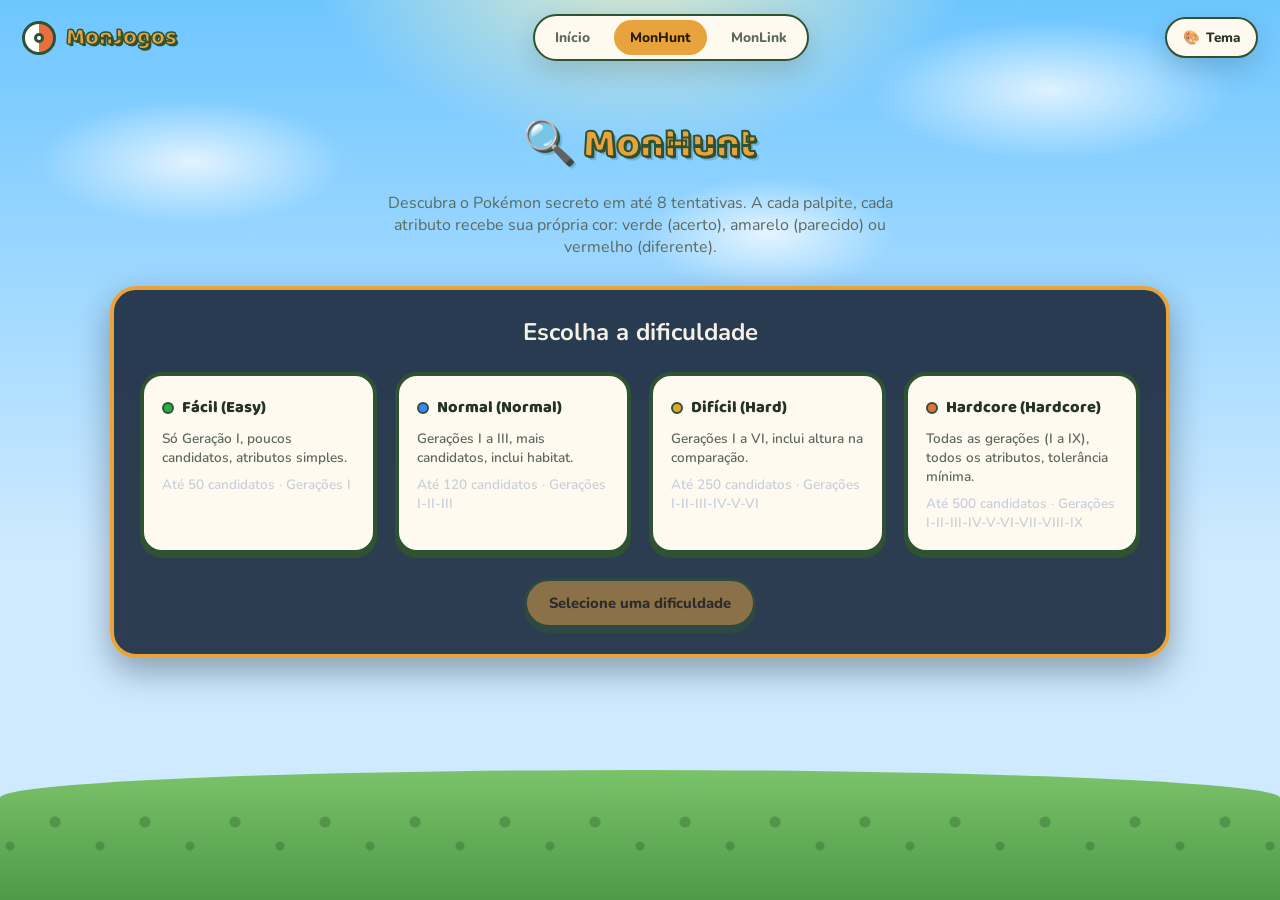
==== monhunt.html @ 260c5223 "Melhoria das Estilizações" ====
<!DOCTYPE html>
<html lang="pt-BR">
<head>
<meta charset="UTF-8" />
<meta name="viewport" content="width=device-width, initial-scale=1.0" />
<title>MonHunt — MonJogos</title>
<meta name="description" content="Adivinhe o Pokémon secreto em até 8 tentativas." />
<script>
  (function () {
    try {
      var t = localStorage.getItem("pokegames.theme");
      if (!t && window.matchMedia && matchMedia("(prefers-color-scheme: dark)").matches) t = "dark";
      document.documentElement.setAttribute("data-theme", t || "light");
    } catch (e) { /* ignore */ }
  })();
</script>
<link rel="preconnect" href="https://fonts.googleapis.com" />
<link rel="preconnect" href="https://fonts.gstatic.com" crossorigin />
<link rel="stylesheet" href="https://fonts.googleapis.com/css2?family=Baloo+2:wght@500;700;800&family=Nunito:wght@400;600;700;800&display=swap" />
<!-- CSS-in-JS: ver comentário em index.html -->
<script src="theme-tokens.js"></script>
<script src="css-engine.js"></script>
<script>
  PokeStyles.setTheme(document.documentElement.getAttribute("data-theme") || "light");
</script>
<script src="theme.js" defer></script>
<script src="sound.js" defer></script>
<script src="pokeapi.js" defer></script>
</head>
<body>

<header class="site-header">
  <a class="brand" href="index.html">
    <span class="brand-badge" aria-hidden="true"></span>
    MonJogos
  </a>
  <nav class="nav-links" aria-label="Navegação principal">
    <a href="index.html">Início</a>
    <a href="monhunt.html" class="active">MonHunt</a>
    <a href="monlink.html">MonLink</a>
  </nav>
  <div class="header-actions" id="header-actions"></div>
</header>

<main class="container">
  <h1 class="center" style="margin-top:36px;">🔍 MonHunt</h1>
  <p class="center text-muted" style="max-width:560px;margin:0 auto 28px;">
    Descubra o Pokémon secreto em até 8 tentativas. A cada palpite, cada
    atributo recebe sua própria cor: verde (acerto), amarelo (parecido) ou
    vermelho (diferente).
  </p>

  <!-- ---------- TELA DE SELEÇÃO DE DIFICULDADE ---------- -->
  <section id="screen-difficulty" class="game-panel">
    <h2 class="center" style="margin-top:0;">Escolha a dificuldade</h2>
    <div class="difficulty-grid" id="difficulty-grid" role="radiogroup" aria-label="Dificuldade"></div>
    <div class="center mt-16">
      <button class="btn" id="btn-start-monhunt" disabled>Selecione uma dificuldade</button>
    </div>
  </section>

  <!-- ---------- CARREGANDO ---------- -->
  <section id="screen-loading" class="game-panel" style="display:none;">
    <div class="loading-state">
      <div class="spinner" aria-hidden="true"></div>
      <p>Sorteando o Pokémon secreto e preparando a lista de candidatos…</p>
    </div>
  </section>

  <!-- ---------- TELA DE JOGO ---------- -->
  <section id="screen-game" class="game-panel" style="display:none;">
    <div class="game-topbar">
      <div style="display:flex; gap:8px; flex-wrap:wrap;">
        <span class="pill" id="pill-difficulty">Dificuldade</span>
        <span class="pill" id="pill-pool">Candidatos</span>
      </div>
      <div class="attempts-remaining" id="attempts-remaining" aria-label="Tentativas restantes"></div>
    </div>

    <form class="guess-form" id="guess-form" autocomplete="off">
      <div class="guess-input-wrap">
        <label for="guess-input" class="visually-hidden">Nome do Pokémon</label>
        <input type="text" id="guess-input" class="guess-input" placeholder="Digite o nome de um Pokémon…" />
        <div class="autocomplete" id="autocomplete" style="display:none;" role="listbox"></div>
      </div>
      <button type="submit" class="btn">Chutar</button>
      <button type="button" class="btn secondary" id="btn-open-list">Ver lista</button>
    </form>

    <div class="attempts-header" id="attempts-header"></div>
    <div class="attempts-table" id="attempts-table"></div>
  </section>

  <div class="center mt-24">
    <button class="btn ghost" id="btn-change-difficulty" style="display:none;">← Trocar dificuldade</button>
  </div>
</main>

<!-- ---------- MODAL: lista visual de candidatos ---------- -->
<div class="modal-backdrop" id="modal-list" style="display:none;">
  <div class="modal" role="dialog" aria-modal="true" aria-labelledby="modal-list-title">
    <div class="modal-header">
      <h2 id="modal-list-title">Pokémon disponíveis</h2>
      <button class="modal-close" id="modal-list-close" aria-label="Fechar">✕</button>
    </div>
    <input type="text" id="modal-list-filter" class="guess-input" placeholder="Filtrar por nome…" style="margin-bottom:12px;" />
    <div class="pokemon-grid" id="pokemon-grid"></div>
  </div>
</div>

<!-- ---------- MODAL: fim de jogo ---------- -->
<div class="modal-backdrop" id="modal-end" style="display:none;">
  <div class="modal end-screen" role="dialog" aria-modal="true" aria-labelledby="modal-end-title">
    <div class="result-emoji" id="end-emoji">🎉</div>
    <h2 id="modal-end-title">Você acertou!</h2>
    <p id="end-subtitle" class="text-muted"></p>
    <div class="secret-reveal" id="secret-reveal"></div>
    <div class="actions">
      <button class="btn" id="btn-play-again">Jogar novamente</button>
      <button class="btn secondary" id="btn-end-change-difficulty">Trocar dificuldade</button>
    </div>
  </div>
</div>

<div class="toast-region" id="toast-region" aria-live="polite"></div>

<script src="monhunt.js" defer></script>
</body>
</html>
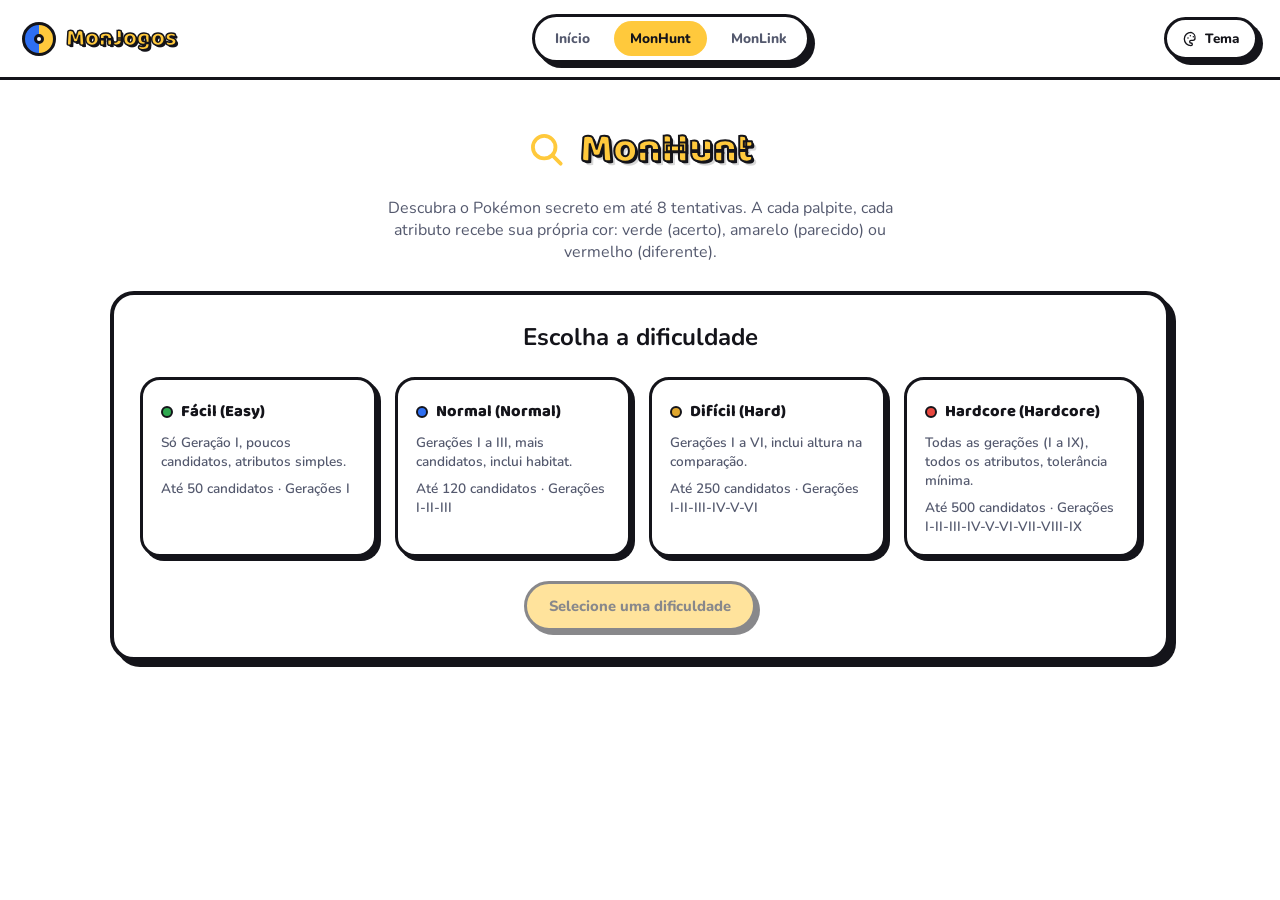
==== commit d6533bc4: "Estilização Melhorada" ====
--- a/monhunt.html
+++ b/monhunt.html
@@ -43,7 +43,7 @@
 </header>
 
 <main class="container">
-  <h1 class="center" style="margin-top:36px;">🔍 MonHunt</h1>
+  <h1 class="center" style="margin-top:36px;"><span class="title-icon" aria-hidden="true"><svg viewBox="0 0 24 24" fill="none" stroke="currentColor" stroke-width="2.2" stroke-linecap="round" stroke-linejoin="round"><circle cx="10.5" cy="10.5" r="6.5"/><line x1="20" y1="20" x2="15.3" y2="15.3"/></svg></span> MonHunt</h1>
   <p class="center text-muted" style="max-width:560px;margin:0 auto 28px;">
     Descubra o Pokémon secreto em até 8 tentativas. A cada palpite, cada
     atributo recebe sua própria cor: verde (acerto), amarelo (parecido) ou
@@ -111,7 +111,7 @@
 <!-- ---------- MODAL: fim de jogo ---------- -->
 <div class="modal-backdrop" id="modal-end" style="display:none;">
   <div class="modal end-screen" role="dialog" aria-modal="true" aria-labelledby="modal-end-title">
-    <div class="result-emoji" id="end-emoji">🎉</div>
+    <div class="result-icon" id="end-emoji"></div>
     <h2 id="modal-end-title">Você acertou!</h2>
     <p id="end-subtitle" class="text-muted"></p>
     <div class="secret-reveal" id="secret-reveal"></div>
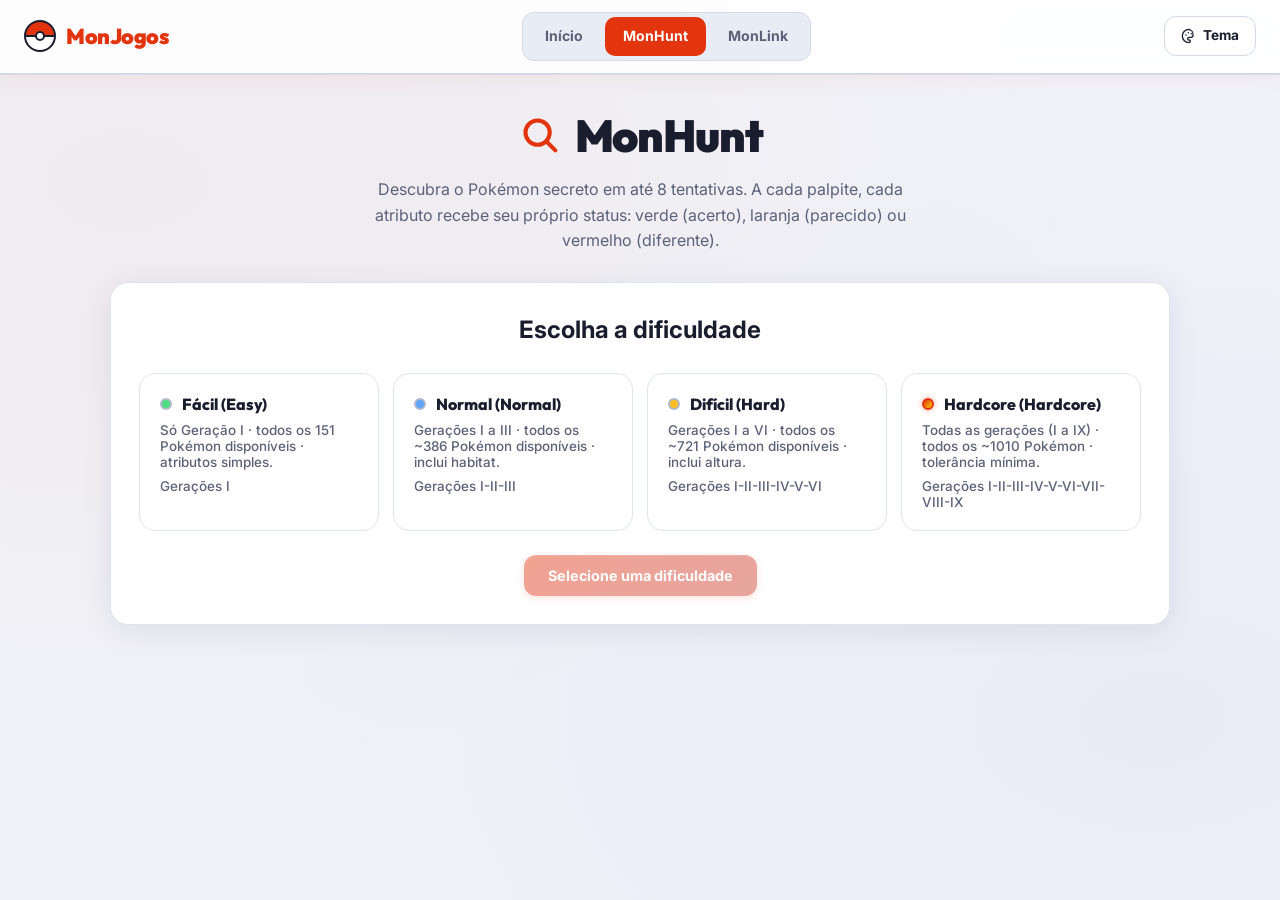
==== commit 58d7172a: "Melhoria no Visual e Remoção de Bugs" ====
--- a/monhunt.html
+++ b/monhunt.html
@@ -1,129 +1,144 @@
 <!DOCTYPE html>
 <html lang="pt-BR">
+
 <head>
-<meta charset="UTF-8" />
-<meta name="viewport" content="width=device-width, initial-scale=1.0" />
-<title>MonHunt — MonJogos</title>
-<meta name="description" content="Adivinhe o Pokémon secreto em até 8 tentativas." />
-<script>
-  (function () {
-    try {
-      var t = localStorage.getItem("pokegames.theme");
-      if (!t && window.matchMedia && matchMedia("(prefers-color-scheme: dark)").matches) t = "dark";
-      document.documentElement.setAttribute("data-theme", t || "light");
-    } catch (e) { /* ignore */ }
-  })();
-</script>
-<link rel="preconnect" href="https://fonts.googleapis.com" />
-<link rel="preconnect" href="https://fonts.gstatic.com" crossorigin />
-<link rel="stylesheet" href="https://fonts.googleapis.com/css2?family=Baloo+2:wght@500;700;800&family=Nunito:wght@400;600;700;800&display=swap" />
-<!-- CSS-in-JS: ver comentário em index.html -->
-<script src="theme-tokens.js"></script>
-<script src="css-engine.js"></script>
-<script>
-  PokeStyles.setTheme(document.documentElement.getAttribute("data-theme") || "light");
-</script>
-<script src="theme.js" defer></script>
-<script src="sound.js" defer></script>
-<script src="pokeapi.js" defer></script>
+  <meta charset="UTF-8" />
+  <meta name="viewport" content="width=device-width, initial-scale=1.0" />
+  <title>MonHunt — MonJogos</title>
+  <meta name="description" content="Adivinhe o Pokémon secreto em até 8 tentativas." />
+  <script>
+    (function () {
+      try {
+        var t = localStorage.getItem("pokegames.theme");
+        if (!t && window.matchMedia && matchMedia("(prefers-color-scheme: dark)").matches) t = "dark";
+        document.documentElement.setAttribute("data-theme", t || "light");
+      } catch (e) { /* ignore */ }
+    })();
+  </script>
+  <link rel="preconnect" href="https://fonts.googleapis.com" />
+  <link rel="preconnect" href="https://fonts.gstatic.com" crossorigin />
+  <link rel="stylesheet"
+    href="https://fonts.googleapis.com/css2?family=Outfit:wght@400;600;700;800;900&family=Inter:wght@400;500;600;700;800&display=swap" />
+  <!-- CSS-in-JS: ver comentário em index.html -->
+  <script src="theme-tokens.js"></script>
+  <script src="css-engine.js"></script>
+  <script>
+    PokeStyles.setTheme(document.documentElement.getAttribute("data-theme") || "light");
+  </script>
+  <script src="theme.js" defer></script>
+  <script src="sound.js" defer></script>
+  <script src="pokeapi.js" defer></script>
 </head>
+
 <body>
 
-<header class="site-header">
-  <a class="brand" href="index.html">
-    <span class="brand-badge" aria-hidden="true"></span>
-    MonJogos
-  </a>
-  <nav class="nav-links" aria-label="Navegação principal">
-    <a href="index.html">Início</a>
-    <a href="monhunt.html" class="active">MonHunt</a>
-    <a href="monlink.html">MonLink</a>
-  </nav>
-  <div class="header-actions" id="header-actions"></div>
-</header>
+  <header class="site-header">
+    <a class="brand" href="index.html">
+      <span class="brand-badge" aria-hidden="true"></span>
+      MonJogos
+    </a>
+    <nav class="nav-links" aria-label="Navegação principal">
+      <a href="index.html">Início</a>
+      <a href="monhunt.html" class="active">MonHunt</a>
+      <a href="monlink.html">MonLink</a>
+    </nav>
+    <div class="header-actions" id="header-actions"></div>
+  </header>
 
-<main class="container">
-  <h1 class="center" style="margin-top:36px;"><span class="title-icon" aria-hidden="true"><svg viewBox="0 0 24 24" fill="none" stroke="currentColor" stroke-width="2.2" stroke-linecap="round" stroke-linejoin="round"><circle cx="10.5" cy="10.5" r="6.5"/><line x1="20" y1="20" x2="15.3" y2="15.3"/></svg></span> MonHunt</h1>
-  <p class="center text-muted" style="max-width:560px;margin:0 auto 28px;">
-    Descubra o Pokémon secreto em até 8 tentativas. A cada palpite, cada
-    atributo recebe sua própria cor: verde (acerto), amarelo (parecido) ou
-    vermelho (diferente).
-  </p>
+  <main class="container">
+    <h1 class="center" style="margin-top:36px;"><span class="title-icon" aria-hidden="true"><svg viewBox="0 0 24 24"
+          fill="none" stroke="currentColor" stroke-width="2.2" stroke-linecap="round" stroke-linejoin="round">
+          <circle cx="10.5" cy="10.5" r="6.5" />
+          <line x1="20" y1="20" x2="15.3" y2="15.3" />
+        </svg></span> MonHunt</h1>
+    <p class="center text-muted" style="max-width:560px;margin:0 auto 28px;">
+      Descubra o Pokémon secreto em até 8 tentativas. A cada palpite, cada
+      atributo recebe seu próprio status: verde (acerto), laranja (parecido) ou
+      vermelho (diferente).
+    </p>
 
-  <!-- ---------- TELA DE SELEÇÃO DE DIFICULDADE ---------- -->
-  <section id="screen-difficulty" class="game-panel">
-    <h2 class="center" style="margin-top:0;">Escolha a dificuldade</h2>
-    <div class="difficulty-grid" id="difficulty-grid" role="radiogroup" aria-label="Dificuldade"></div>
-    <div class="center mt-16">
-      <button class="btn" id="btn-start-monhunt" disabled>Selecione uma dificuldade</button>
+    <!-- ---------- TELA DE SELEÇÃO DE DIFICULDADE ---------- -->
+    <section id="screen-difficulty" class="game-panel">
+      <h2 class="center" style="margin-top:0;">Escolha a dificuldade</h2>
+      <div class="difficulty-grid" id="difficulty-grid" role="radiogroup" aria-label="Dificuldade"></div>
+      <div class="center mt-16">
+        <button class="btn" id="btn-start-monhunt" disabled>Selecione uma dificuldade</button>
+      </div>
+    </section>
+
+    <!-- ---------- CARREGANDO ---------- -->
+    <section id="screen-loading" class="game-panel" style="display:none;">
+      <div class="loading-state">
+        <div class="spinner" aria-hidden="true"></div>
+        <p>Sorteando o Pokémon secreto e preparando a lista de candidatos…</p>
+      </div>
+    </section>
+
+    <!-- ---------- TELA DE JOGO ---------- -->
+    <section id="screen-game" class="game-panel" style="display:none;">
+      <div class="game-topbar">
+        <div style="display:flex; gap:8px; flex-wrap:wrap;">
+          <span class="pill" id="pill-difficulty">Dificuldade</span>
+          <span class="pill" id="pill-pool">Candidatos</span>
+        </div>
+        <div class="attempts-remaining" id="attempts-remaining" aria-label="Tentativas restantes"></div>
+      </div>
+
+      <form class="guess-form" id="guess-form" autocomplete="off">
+        <div class="guess-input-wrap">
+          <label for="guess-input" class="visually-hidden">Nome do Pokémon</label>
+          <input type="text" id="guess-input" class="guess-input" placeholder="Digite o nome de um Pokémon…" />
+        </div>
+        <button type="submit" class="btn">Chutar</button>
+        <button type="button" class="btn secondary" id="btn-open-list">Ver lista</button>
+        <div class="autocomplete" id="autocomplete" style="display:none;" role="listbox"></div>
+      </form>
+
+      <div class="status-legend" aria-label="Legenda de status">
+        <span class="legend-item correct"><span class="legend-dot">✓</span> Acertou</span>
+        <span class="legend-item close"><span class="legend-dot">≈</span> Perto</span>
+        <span class="legend-item wrong"><span class="legend-dot">✕</span> Diferente</span>
+      </div>
+
+      <div class="attempts-header" id="attempts-header"></div>
+      <div class="attempts-table" id="attempts-table"></div>
+    </section>
+
+    <div class="center mt-24">
+      <button class="btn ghost" id="btn-change-difficulty" style="display:none;">← Trocar dificuldade</button>
     </div>
-  </section>
+  </main>
 
-  <!-- ---------- CARREGANDO ---------- -->
-  <section id="screen-loading" class="game-panel" style="display:none;">
-    <div class="loading-state">
-      <div class="spinner" aria-hidden="true"></div>
-      <p>Sorteando o Pokémon secreto e preparando a lista de candidatos…</p>
-    </div>
-  </section>
-
-  <!-- ---------- TELA DE JOGO ---------- -->
-  <section id="screen-game" class="game-panel" style="display:none;">
-    <div class="game-topbar">
-      <div style="display:flex; gap:8px; flex-wrap:wrap;">
-        <span class="pill" id="pill-difficulty">Dificuldade</span>
-        <span class="pill" id="pill-pool">Candidatos</span>
+  <!-- ---------- MODAL: lista visual de candidatos ---------- -->
+  <div class="modal-backdrop" id="modal-list" style="display:none;">
+    <div class="modal" role="dialog" aria-modal="true" aria-labelledby="modal-list-title">
+      <div class="modal-header">
+        <h2 id="modal-list-title">Pokémon disponíveis</h2>
+        <button class="modal-close" id="modal-list-close" aria-label="Fechar">✕</button>
       </div>
-      <div class="attempts-remaining" id="attempts-remaining" aria-label="Tentativas restantes"></div>
-    </div>
-
-    <form class="guess-form" id="guess-form" autocomplete="off">
-      <div class="guess-input-wrap">
-        <label for="guess-input" class="visually-hidden">Nome do Pokémon</label>
-        <input type="text" id="guess-input" class="guess-input" placeholder="Digite o nome de um Pokémon…" />
-        <div class="autocomplete" id="autocomplete" style="display:none;" role="listbox"></div>
-      </div>
-      <button type="submit" class="btn">Chutar</button>
-      <button type="button" class="btn secondary" id="btn-open-list">Ver lista</button>
-    </form>
-
-    <div class="attempts-header" id="attempts-header"></div>
-    <div class="attempts-table" id="attempts-table"></div>
-  </section>
-
-  <div class="center mt-24">
-    <button class="btn ghost" id="btn-change-difficulty" style="display:none;">← Trocar dificuldade</button>
-  </div>
-</main>
-
-<!-- ---------- MODAL: lista visual de candidatos ---------- -->
-<div class="modal-backdrop" id="modal-list" style="display:none;">
-  <div class="modal" role="dialog" aria-modal="true" aria-labelledby="modal-list-title">
-    <div class="modal-header">
-      <h2 id="modal-list-title">Pokémon disponíveis</h2>
-      <button class="modal-close" id="modal-list-close" aria-label="Fechar">✕</button>
-    </div>
-    <input type="text" id="modal-list-filter" class="guess-input" placeholder="Filtrar por nome…" style="margin-bottom:12px;" />
-    <div class="pokemon-grid" id="pokemon-grid"></div>
-  </div>
-</div>
-
-<!-- ---------- MODAL: fim de jogo ---------- -->
-<div class="modal-backdrop" id="modal-end" style="display:none;">
-  <div class="modal end-screen" role="dialog" aria-modal="true" aria-labelledby="modal-end-title">
-    <div class="result-icon" id="end-emoji"></div>
-    <h2 id="modal-end-title">Você acertou!</h2>
-    <p id="end-subtitle" class="text-muted"></p>
-    <div class="secret-reveal" id="secret-reveal"></div>
-    <div class="actions">
-      <button class="btn" id="btn-play-again">Jogar novamente</button>
-      <button class="btn secondary" id="btn-end-change-difficulty">Trocar dificuldade</button>
+      <input type="text" id="modal-list-filter" class="guess-input" placeholder="Filtrar por nome…"
+        style="margin-bottom:12px;" />
+      <div class="pokemon-grid" id="pokemon-grid"></div>
     </div>
   </div>
-</div>
 
-<div class="toast-region" id="toast-region" aria-live="polite"></div>
+  <!-- ---------- MODAL: fim de jogo ---------- -->
+  <div class="modal-backdrop" id="modal-end" style="display:none;">
+    <div class="modal end-screen" role="dialog" aria-modal="true" aria-labelledby="modal-end-title">
+      <div class="result-icon" id="end-emoji"></div>
+      <h2 id="modal-end-title">Você acertou!</h2>
+      <p id="end-subtitle" class="text-muted"></p>
+      <div class="secret-reveal" id="secret-reveal"></div>
+      <div class="actions">
+        <button class="btn" id="btn-play-again">Jogar novamente</button>
+        <button class="btn secondary" id="btn-end-change-difficulty">Trocar dificuldade</button>
+      </div>
+    </div>
+  </div>
 
-<script src="monhunt.js" defer></script>
+  <div class="toast-region" id="toast-region" aria-live="polite"></div>
+
+  <script src="monhunt.js" defer></script>
 </body>
-</html>
+
+</html>
